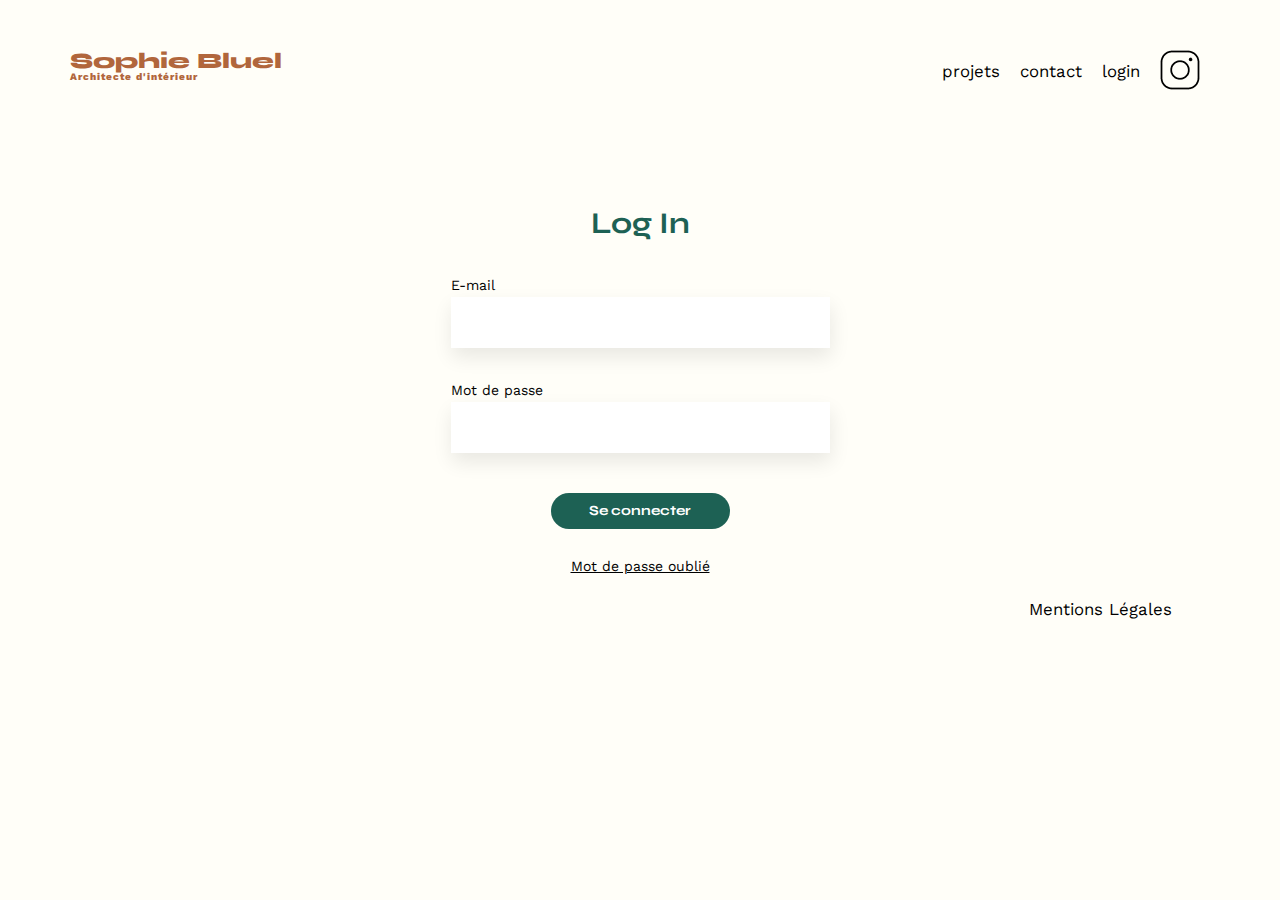
==== FrontEnd/Login.html @ 667f7aef "first iteration of login page with auth working" ====
<!DOCTYPE html>
<html lang="fr">
  <head>
    <meta charset="UTF-8" />
    <title>Sophie Bluel - Architecte d'intérieur</title>
    <meta name="viewport" content="width=device-width, initial-scale=1.0" />
    <link rel="preconnect" href="https://fonts.googleapis.com" />
    <link rel="preconnect" href="https://fonts.gstatic.com" crossorigin />
    <link
      href="https://fonts.googleapis.com/css2?family=Syne:wght@700;800&family=Work+Sans&display=swap"
      rel="stylesheet"
    />
    <meta name="description" content="" />
    <link rel="stylesheet" href="./assets/style.css" />
    <link rel="stylesheet" href="./assets/login.css" />
  </head>
  <body>
    <header>
      <h1>Sophie Bluel <span>Architecte d'intérieur</span></h1>
      <nav>
        <ul>
          <li>projets</li>
          <li>contact</li>
          <li>login</li>
          <li><img src="./assets/icons/instagram.png" alt="Instagram" /></li>
        </ul>
      </nav>
    </header>

    <main>
      <div class="wrapper">
        <h2>Log In</h2>
        <form>
          <div>
            <label for="email-input">E-mail</label>
            <input
              required
              type="email"
              id="email-input"
              autocomplete="username"
            />
          </div>
          <div>
            <label for="password-input">Mot de passe</label>
            <input
              required
              type="password"
              id="password-input"
              autocomplete="current-password"
            />
          </div>
          <button type="submit" id="submit-btn">Se connecter</button>
        </form>
        <div class="popup-error hidden">
          <h2>Erreur</h2>
          <p>Identifiant ou mot de passe incorrect</p>
          <button id="popup-error__btn">Fermer</button>
        </div>
        <a href="">Mot de passe oublié</a>
      </div>
    </main>

    <footer>
      <nav>
        <ul>
          <li>Mentions Légales</li>
        </ul>
      </nav>
    </footer>
    <script src="./js/auth/auth.js"></script>
  </body>
</html>
---- FrontEnd/assets/style.css ----
/* http://meyerweb.com/eric/tools/css/reset/
   v2.0 | 20110126
   License: none (public domain)
*/

html,
body,
div,
span,
applet,
object,
iframe,
h1,
h2,
h3,
h4,
h5,
h6,
p,
blockquote,
pre,
a,
abbr,
acronym,
address,
big,
cite,
code,
del,
dfn,
em,
img,
ins,
kbd,
q,
s,
samp,
small,
strike,
strong,
sub,
sup,
tt,
var,
b,
u,
i,
center,
dl,
dt,
dd,
ol,
ul,
li,
fieldset,
form,
label,
legend,
table,
caption,
tbody,
tfoot,
thead,
tr,
th,
td,
article,
aside,
canvas,
details,
embed,
figure,
figcaption,
footer,
header,
hgroup,
menu,
nav,
output,
ruby,
section,
summary,
time,
mark,
audio,
video {
  margin: 0;
  padding: 0;
  border: 0;
  font-size: 100%;
  font: inherit;
  vertical-align: baseline;
}
/* HTML5 display-role reset for older browsers */
article,
aside,
details,
figcaption,
figure,
footer,
header,
hgroup,
menu,
nav,
section {
  display: block;
}
body {
  line-height: 1;
  background-color: #fffef8;
}
ol,
ul {
  list-style: none;
}
blockquote,
q {
  quotes: none;
}
blockquote:before,
blockquote:after,
q:before,
q:after {
  content: "";
  content: none;
}
table {
  border-collapse: collapse;
  border-spacing: 0;
}
/** end reset css**/
body {
  max-width: 1140px;
  margin: auto;
  font-family: "Work Sans";
  font-size: 14px;
}
header {
  display: flex;
  justify-content: space-between;
  margin: 50px 0;
}
section {
  margin: 50px 0;
}

h1 {
  display: flex;
  flex-direction: column;
  font-family: "Syne";
  font-size: 22px;
  font-weight: 800;
  color: #b1663c;
}

h1 > span {
  font-family: "Work Sans";
  font-size: 10px;
  letter-spacing: 0.1em;
}

h2 {
  font-family: "Syne";
  font-weight: 700;
  font-size: 30px;
  color: #1d6154;
}
nav ul {
  display: flex;
  align-items: center;
  list-style-type: none;
}
nav li {
  padding: 0 10px;
  font-size: 1.2em;
}

li:hover {
  color: #b1663c;
}
#introduction {
  display: flex;
  align-items: center;
  margin-bottom: 150px;
}
#introduction figure {
  flex: 1;
}
#introduction img {
  display: block;
  margin: auto;
  width: 80%;
}

#introduction article {
  flex: 1;
}
#introduction h2 {
  margin-bottom: 1em;
}

#introduction p {
  margin-bottom: 0.5em;
}
#portfolio h2 {
  text-align: center;
  margin-bottom: 1em;
}

/* AJOUT DE SECTION POUR LES FILTRES */

.filtres {
  display: flex;
  justify-content: center;
  gap: 20px;
  margin: 55px 0;
}

.filtres__btn {
  padding: 10px;
  border: 1px solid #1d6154;
  border-radius: 60px;
  font-family: "Syne";
  font-size: 16px;
  color: #1d6154;
  transition: all 0.2s;
}

.filtres__btn:hover {
  background-color: #1d6154;
  color: white;
  cursor: pointer;
}

.filtres__btn--tous {
  background-color: #1d6154;
  color: white;
  width: 7%;
  text-align: center;
}

.filtres__btn--tous:hover {
  background-color: white;
  color: #1d6154;
}

/* GALLERIE */

.gallery {
  width: 100%;
  display: grid;
  grid-template-columns: 1fr 1fr 1fr;
  grid-column-gap: 20px;
  grid-row-gap: 20px;
}

.gallery img {
  width: 100%;
}

/* ANIMATION DE LA GALLERIE */
.gallery figure {
  opacity: 0;
  transform: translateY(20px);
  transition: opacity 0.3s ease-out, transform 0.3s ease-out;
}

.gallery figure.visible {
  opacity: 1;
  transform: translateY(0);
}

#contact {
  width: 50%;
  margin: auto;
}
#contact > * {
  text-align: center;
}
#contact h2 {
  margin-bottom: 20px;
}
#contact form {
  text-align: left;
  margin-top: 30px;
  display: flex;
  flex-direction: column;
}

#contact input {
  height: 50px;
  font-size: 1.2em;
  border: none;
  box-shadow: 0px 4px 14px rgba(0, 0, 0, 0.09);
}
#contact label {
  margin: 2em 0 1em 0;
}
#contact textarea {
  border: none;
  box-shadow: 0px 4px 14px rgba(0, 0, 0, 0.09);
}

input[type="submit"] {
  font-family: "Syne";
  font-weight: 700;
  color: white;
  background-color: #1d6154;
  margin: 2em auto;
  width: 180px;
  text-align: center;
  border-radius: 60px;
}

footer nav ul {
  display: flex;
  justify-content: flex-end;
  margin: 2em;
}
---- FrontEnd/assets/login.css ----
form {
  display: flex;
  flex-direction: column;
  align-items: center;
  margin-top: 20px;
}

form div {
  display: flex;
  flex-direction: column;
  max-width: 100%;
  gap: 5px;
  margin-bottom: 35px;
}

.wrapper {
  display: flex;
  flex-direction: column;
  align-items: center;
  gap: 20px;
  margin-top: 115px;
}

input,
button,
a {
  all: unset;
}

a {
  text-decoration: underline;
  cursor: pointer;
}

input {
  background-color: white;
  box-shadow: 1px 9px 20px rgb(0 0 0 / 9%);
  height: 51px;
  width: 359px;
  padding-inline-start: 20px;
}

#submit-btn,
.popup-error button {
  background: #1d6154;
  color: white;
  width: 179px;
  height: 36px;
  border-radius: 60px;
  text-align: center;
  font-family: "Syne";
  font-weight: 700;
  margin-top: 5px;
  margin-bottom: 10px;
  cursor: pointer;
}

label {
  font-family: "Work Sans";
}

/* POP-UP D'ERREUR */

.popup-error {
  display: flex;
  gap: 30px;
  justify-content: center;
  align-items: center;
  flex-direction: column;
  height: 45vh;
  width: 60vh;
  background-color: #fffef8;
  border-radius: 15px;
  box-shadow: 1px 9px 20px rgb(0 0 0 / 28%);

  position: absolute;
  transform: scale(0.8);
  opacity: 0;
  visibility: hidden;
  transition: transform 0.3s ease, opacity 0.3s ease, visibility 0.3s ease;
}

.visible {
  transform: scale(1);
  opacity: 1;
  visibility: visible;
}

.assombrir {
  background-color: rgba(0, 0, 0, 0.5);
}

/* ANIMATION POUR LES ERREURS  */
@keyframes shakeError {
  0%,
  100% {
    transform: translateX(0);
  }
  25% {
    transform: translateX(-10px);
  }
  50% {
    transform: translateX(10px);
  }
  75% {
    transform: translateX(-10px);
  }
}

/* ERREUR EN CAS DE MAUVAIS INPUT */
.input-error {
  border: 2px solid red;
  animation: shakeError 0.4s ease-in-out;
}
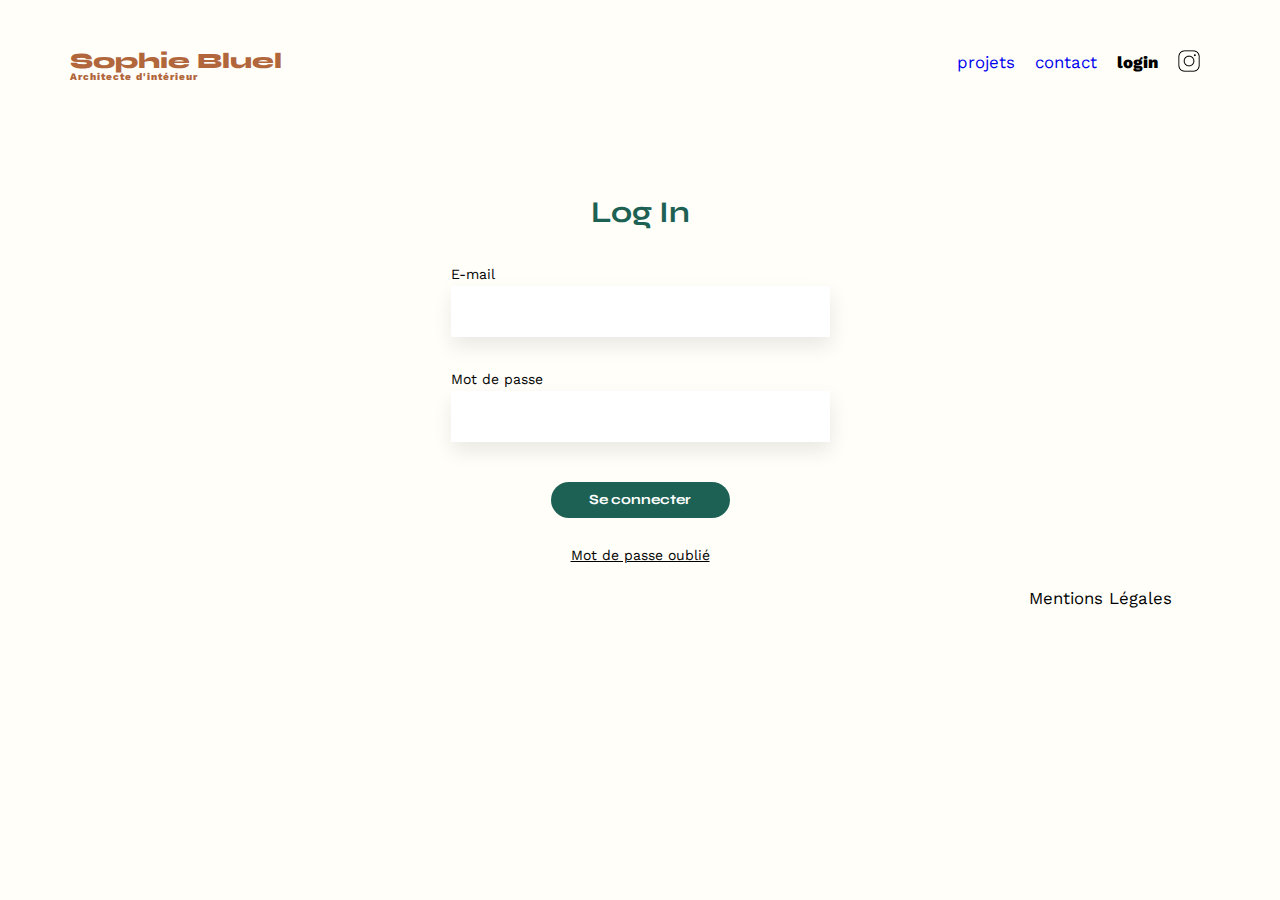
==== commit aeec9ca3: "adding a href to navbar" ====
--- a/FrontEnd/Login.html
+++ b/FrontEnd/Login.html
@@ -16,13 +16,23 @@
   </head>
   <body>
     <header>
-      <h1>Sophie Bluel <span>Architecte d'intérieur</span></h1>
+      <a href="./index.html">
+        <h1>Sophie Bluel <span>Architecte d'intérieur</span></h1>
+      </a>
       <nav>
         <ul>
-          <li>projets</li>
-          <li>contact</li>
-          <li>login</li>
-          <li><img src="./assets/icons/instagram.png" alt="Instagram" /></li>
+          <li><a href="index.html#portfolio">projets</a></li>
+          <li><a href="index.html#contact">contact</a></li>
+          <li class="login"><a href="">login</a></li>
+          <li class="logo-container">
+            <a href="">
+              <img
+                src="./assets/icons/instagram.png"
+                alt="Instagram"
+                id="logo-instagram"
+              />
+            </a>
+          </li>
         </ul>
       </nav>
     </header>
@@ -56,7 +66,7 @@
           <p>Identifiant ou mot de passe incorrect</p>
           <button id="popup-error__btn">Fermer</button>
         </div>
-        <a href="">Mot de passe oublié</a>
+        <a href="" class="mdp-oublie">Mot de passe oublié</a>
       </div>
     </main>
 
--- a/FrontEnd/assets/style.css
+++ b/FrontEnd/assets/style.css
@@ -124,6 +124,15 @@
   content: "";
   content: none;
 }
+a {
+  text-decoration: inherit;
+  cursor: pointer;
+}
+
+a:visited {
+  color: inherit;
+}
+
 table {
   border-collapse: collapse;
   border-spacing: 0;
@@ -142,6 +151,14 @@
 }
 section {
   margin: 50px 0;
+}
+
+#logo-instagram {
+  width: 22px;
+}
+
+.logo-container {
+  display: flex;
 }
 
 h1 {
--- a/FrontEnd/assets/login.css
+++ b/FrontEnd/assets/login.css
@@ -22,14 +22,18 @@
 }
 
 input,
-button,
-a {
+button {
   all: unset;
 }
 
-a {
+.mdp-oublie {
   text-decoration: underline;
   cursor: pointer;
+}
+
+.login {
+  font-weight: 800;
+  color: black;
 }
 
 input {
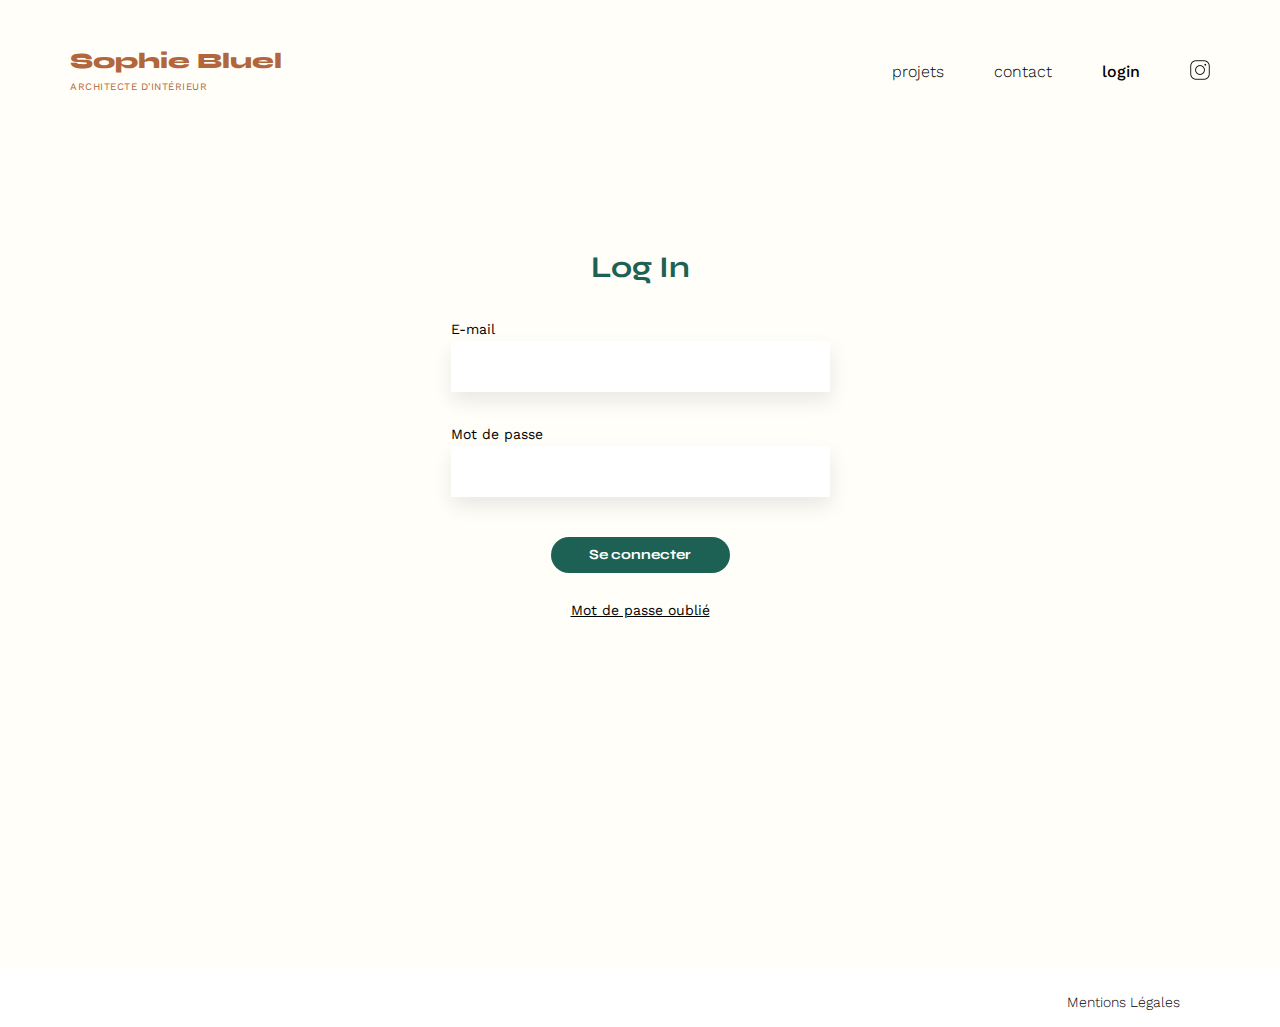
==== commit b5e6035d: "Finalize all features, W3C OK, and align with Figma design" ====
--- a/FrontEnd/Login.html
+++ b/FrontEnd/Login.html
@@ -7,7 +7,7 @@
     <link rel="preconnect" href="https://fonts.googleapis.com" />
     <link rel="preconnect" href="https://fonts.gstatic.com" crossorigin />
     <link
-      href="https://fonts.googleapis.com/css2?family=Syne:wght@700;800&family=Work+Sans&display=swap"
+      href="https://fonts.googleapis.com/css2?family=Syne:wght@700;800&family=Work+Sans:wght@300;400;500;700&display=swap"
       rel="stylesheet"
     />
     <meta name="description" content="" />
@@ -17,7 +17,7 @@
   <body>
     <header>
       <a href="./index.html">
-        <h1>Sophie Bluel <span>Architecte d'intérieur</span></h1>
+        <h1>Sophie Bluel <span>ARCHITECTE D'INTÉRIEUR</span></h1>
       </a>
       <nav>
         <ul>
@@ -73,7 +73,7 @@
     <footer>
       <nav>
         <ul>
-          <li>Mentions Légales</li>
+          <li class="mentions-legales">Mentions Légales</li>
         </ul>
       </nav>
     </footer>
--- a/FrontEnd/assets/style.css
+++ b/FrontEnd/assets/style.css
@@ -105,10 +105,11 @@
 section {
   display: block;
 }
-body {
-  line-height: 1;
-  background-color: #fffef8;
-}
+
+.logout a {
+  color: inherit;
+}
+
 ol,
 ul {
   list-style: none;
@@ -137,24 +138,38 @@
   border-collapse: collapse;
   border-spacing: 0;
 }
+
 /** end reset css**/
+
+/* ******************** GLOBAL ******************** */
+
+html {
+  position: relative;
+}
+
 body {
   max-width: 1140px;
   margin: auto;
   font-family: "Work Sans";
   font-size: 14px;
-}
+  line-height: 1;
+  background-color: #fffef8;
+}
+
+/* ******************** HEADER ******************** */
+
 header {
   display: flex;
   justify-content: space-between;
   margin: 50px 0;
 }
-section {
-  margin: 50px 0;
+
+.header--adminMode {
+  margin: 100px 0;
 }
 
 #logo-instagram {
-  width: 22px;
+  width: 20px;
 }
 
 .logo-container {
@@ -168,13 +183,87 @@
   font-size: 22px;
   font-weight: 800;
   color: #b1663c;
+  gap: 10px;
 }
 
 h1 > span {
   font-family: "Work Sans";
   font-size: 10px;
-  letter-spacing: 0.1em;
-}
+  letter-spacing: 0.05em;
+  font-weight: 400;
+}
+
+nav ul {
+  display: flex;
+  align-items: center;
+  list-style-type: none;
+  gap: 50px;
+  margin-top: 10px;
+}
+
+nav a:link {
+  color: inherit;
+}
+
+nav li {
+  font-size: 16px;
+  font-weight: 300;
+}
+
+li:hover {
+  color: #b1663c;
+}
+
+/* ******************** MODE EDITION ******************** */
+
+.modeEdition {
+  display: flex;
+  justify-content: center;
+  align-items: center;
+  gap: 20px;
+  background-color: black;
+  width: 100%;
+  height: 59px;
+  position: fixed;
+  top: 0;
+  left: 0;
+  z-index: 2;
+  font-size: 16px;
+}
+
+.modeEdition p {
+  color: white;
+}
+
+.modeEdition i {
+  width: 10px;
+}
+
+/* ******************** BOUTON MODIFIER ******************** */
+
+.boutonModifier {
+  all: unset;
+  display: flex;
+  gap: 10px;
+  width: 84px;
+  cursor: pointer;
+}
+
+.boutonModifier p,
+i {
+  font-size: 14px;
+  color: black;
+  font-family: "Work Sans";
+  font-weight: 400;
+}
+
+/* ******************** SECTIONS ******************** */
+
+section {
+  margin: 100px 0 60px;
+}
+
+/* ******************** SECTION - INTRODUCTION ******************** */
 
 h2 {
   font-family: "Syne";
@@ -182,23 +271,14 @@
   font-size: 30px;
   color: #1d6154;
 }
-nav ul {
-  display: flex;
-  align-items: center;
-  list-style-type: none;
-}
-nav li {
-  padding: 0 10px;
-  font-size: 1.2em;
-}
-
-li:hover {
-  color: #b1663c;
-}
+
 #introduction {
   display: flex;
   align-items: center;
   margin-bottom: 150px;
+  margin-top: 150px;
+  margin-left: 60px;
+  gap: 80px;
 }
 #introduction figure {
   flex: 1;
@@ -206,11 +286,12 @@
 #introduction img {
   display: block;
   margin: auto;
-  width: 80%;
+  width: 474px;
 }
 
 #introduction article {
   flex: 1;
+  flex-grow: 0.8;
 }
 #introduction h2 {
   margin-bottom: 1em;
@@ -218,23 +299,52 @@
 
 #introduction p {
   margin-bottom: 0.5em;
-}
+  padding-right: 90px;
+  margin-bottom: 20px;
+  line-height: 1.2;
+  text-align: left;
+}
+
+.balise-cachee {
+  position: absolute;
+  width: 1px;
+  height: 1px;
+  padding: 0;
+  margin: -1px;
+  overflow: hidden;
+  clip: rect(0, 0, 0, 0);
+  white-space: nowrap;
+  border: 0;
+}
+/* ******************** SECTION - PORTFOLIO ******************** */
+
+.portfolio__title {
+  display: flex;
+  justify-content: center;
+  align-items: center;
+  gap: 20px;
+}
+
 #portfolio h2 {
   text-align: center;
   margin-bottom: 1em;
 }
 
-/* AJOUT DE SECTION POUR LES FILTRES */
+.section-wrapper {
+  padding: 0 7%;
+}
+
+/* ******************** FILTRES ******************** */
 
 .filtres {
   display: flex;
   justify-content: center;
-  gap: 20px;
+  gap: 10px;
   margin: 55px 0;
 }
 
 .filtres__btn {
-  padding: 10px;
+  padding: 10px 13px;
   border: 1px solid #1d6154;
   border-radius: 60px;
   font-family: "Syne";
@@ -250,18 +360,21 @@
 }
 
 .filtres__btn--tous {
+  width: 70px;
+  text-align: center;
+}
+
+.clickedButton {
   background-color: #1d6154;
   color: white;
-  width: 7%;
+}
+
+.filtres__btn--objets {
+  width: 75px;
   text-align: center;
 }
 
-.filtres__btn--tous:hover {
-  background-color: white;
-  color: #1d6154;
-}
-
-/* GALLERIE */
+/* ******************** GALERIE ******************** */
 
 .gallery {
   width: 100%;
@@ -273,9 +386,13 @@
 
 .gallery img {
   width: 100%;
-}
-
-/* ANIMATION DE LA GALLERIE */
+  object-fit: cover;
+  min-width: 100%;
+  height: 407px;
+}
+
+/* ******************** ANIMATION DE LA GALERIE ******************** */
+
 .gallery figure {
   opacity: 0;
   transform: translateY(20px);
@@ -287,10 +404,24 @@
   transform: translateY(0);
 }
 
+figcaption {
+  margin-top: 10px;
+  color: #3d3d3d;
+  font-size: 13px;
+}
+
+/* ******************** SECTION - CONTACT ******************** */
+
 #contact {
-  width: 50%;
+  width: 379px;
   margin: auto;
 }
+
+#contact p {
+  font-size: 16px;
+  color: #3d3d3d;
+}
+
 #contact > * {
   text-align: center;
 }
@@ -305,10 +436,13 @@
 }
 
 #contact input {
-  height: 50px;
-  font-size: 1.2em;
+  height: 51px;
+  font-size: 14px;
   border: none;
   box-shadow: 0px 4px 14px rgba(0, 0, 0, 0.09);
+  box-sizing: border-box;
+  padding-left: 20px;
+  padding-right: 20px;
 }
 #contact label {
   margin: 2em 0 1em 0;
@@ -316,7 +450,48 @@
 #contact textarea {
   border: none;
   box-shadow: 0px 4px 14px rgba(0, 0, 0, 0.09);
-}
+  height: 174px;
+  resize: none;
+  padding: 20px;
+  box-sizing: border-box;
+}
+
+#contact input[type="submit"] {
+  height: 36px;
+  cursor: pointer;
+  transition: all 0.2s;
+}
+
+#contact input[type="submit"]:hover {
+  background-color: #123f37;
+}
+
+/* ******************** FOOTER ******************** */
+
+footer {
+  position: absolute;
+  background-color: white;
+  width: 100%;
+  left: 0;
+  height: 60px;
+}
+
+footer nav ul {
+  display: flex;
+  justify-content: flex-end;
+  margin: 2em;
+  margin-right: 100px;
+}
+
+.mentions-legales {
+  font-size: 14px;
+}
+
+.mentions-legales:hover {
+  color: black;
+}
+
+/* ******************** AUTRES ******************** */
 
 input[type="submit"] {
   font-family: "Syne";
@@ -329,8 +504,55 @@
   border-radius: 60px;
 }
 
-footer nav ul {
-  display: flex;
-  justify-content: flex-end;
-  margin: 2em;
-}
+/* ******************** DEBUT DE RESPONSIVE A TRAVAILLER SI BESOIN ******************** */
+/* @media (max-width: 1024px) {
+  header {
+    justify-content: space-evenly;
+  }
+  #introduction {
+    display: flex;
+    align-items: center;
+    margin-bottom: 150px;
+    gap: 10px;
+    margin-left: 50px;
+    margin-right: 50px;
+  }
+
+  #introduction img {
+    width: 400px;
+    height: 350px;
+    object-fit: cover;
+  }
+}
+
+@media (max-width: 768px) {
+  header {
+    flex-direction: column;
+    align-items: center;
+  }
+
+  #introduction {
+    flex-direction: column;
+  }
+
+  .article p {
+    text-align: center;
+    padding-right: 0;
+  }
+
+  #introduction h2 {
+    text-align: center;
+  }
+
+  .article-wrapper {
+    max-width: 400px;
+  }
+
+  .header--adminMode {
+    margin: 100px 0 0 20px;
+  }
+
+  section {
+    margin: 20px 0 60px;
+  }
+} */
--- a/FrontEnd/assets/login.css
+++ b/FrontEnd/assets/login.css
@@ -1,3 +1,21 @@
+/* LIEN LOG IN EN GRAS  */
+
+.login {
+  /* text-shadow: 1.3px 0 0 currentColor; */
+  font-weight: 500;
+}
+
+/* FORMULAIRE  */
+
+.wrapper {
+  display: flex;
+  flex-direction: column;
+  align-items: center;
+  gap: 20px;
+  margin-top: 160px;
+  margin-bottom: 350px;
+}
+
 form {
   display: flex;
   flex-direction: column;
@@ -13,27 +31,10 @@
   margin-bottom: 35px;
 }
 
-.wrapper {
-  display: flex;
-  flex-direction: column;
-  align-items: center;
-  gap: 20px;
-  margin-top: 115px;
-}
-
+/* INPUTS DU FORMULAIRE */
 input,
 button {
   all: unset;
-}
-
-.mdp-oublie {
-  text-decoration: underline;
-  cursor: pointer;
-}
-
-.login {
-  font-weight: 800;
-  color: black;
 }
 
 input {
@@ -44,6 +45,11 @@
   padding-inline-start: 20px;
 }
 
+label {
+  font-family: "Work Sans";
+}
+
+/* STYLE DES BOUTONS  */
 #submit-btn,
 .popup-error button {
   background: #1d6154;
@@ -57,10 +63,18 @@
   margin-top: 5px;
   margin-bottom: 10px;
   cursor: pointer;
+  transition: all 0.2s;
+}
+#submit-btn:hover,
+.popup-error button:hover {
+  background-color: #123f37;
 }
 
-label {
-  font-family: "Work Sans";
+/* MDP OUBLIE */
+
+.mdp-oublie {
+  text-decoration: underline;
+  cursor: pointer;
 }
 
 /* POP-UP D'ERREUR */
@@ -76,7 +90,6 @@
   background-color: #fffef8;
   border-radius: 15px;
   box-shadow: 1px 9px 20px rgb(0 0 0 / 28%);
-
   position: absolute;
   transform: scale(0.8);
   opacity: 0;
@@ -92,6 +105,13 @@
 
 .assombrir {
   background-color: rgba(0, 0, 0, 0.5);
+}
+
+/* GESTION DES ERREURS  */
+/* ERREUR EN CAS DE MAUVAIS INPUT */
+.input-error {
+  border: 2px solid red;
+  animation: shakeError 0.4s ease-in-out;
 }
 
 /* ANIMATION POUR LES ERREURS  */
@@ -110,9 +130,3 @@
     transform: translateX(-10px);
   }
 }
-
-/* ERREUR EN CAS DE MAUVAIS INPUT */
-.input-error {
-  border: 2px solid red;
-  animation: shakeError 0.4s ease-in-out;
-}
